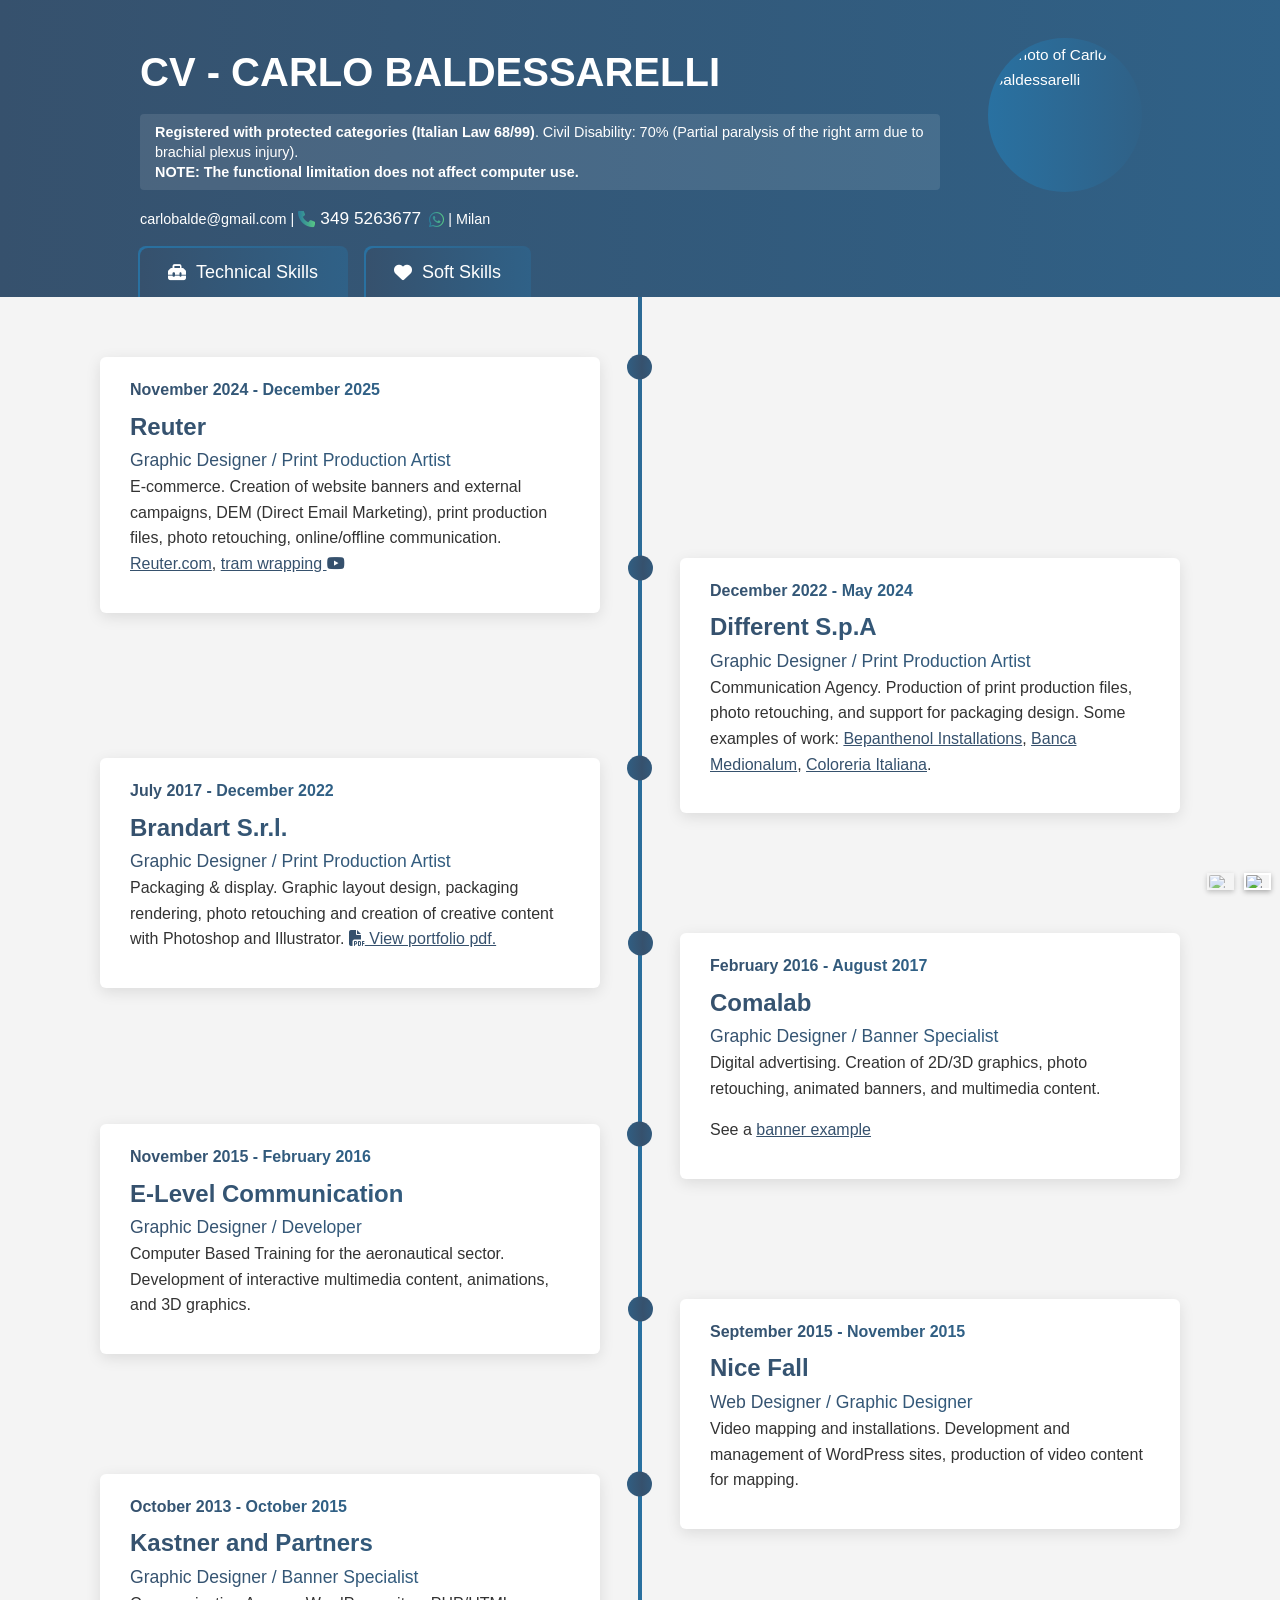
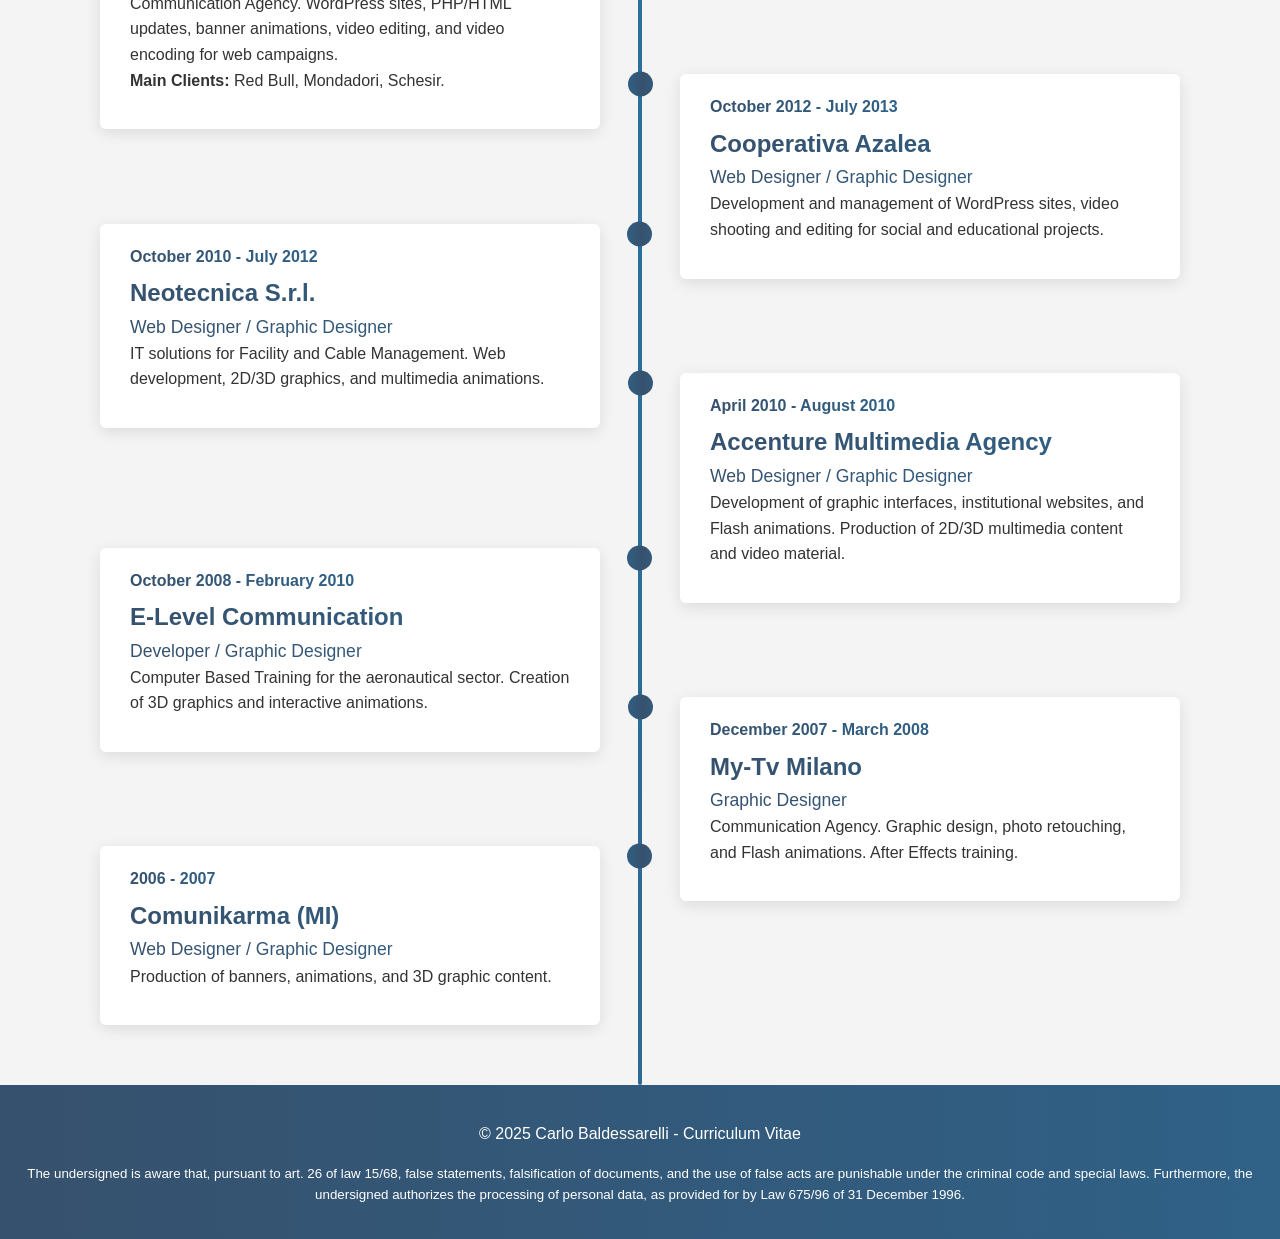
==== index_en.html @ 573e335a "Add files via upload" ====
<!DOCTYPE html>
<html lang="en">
<head>
  <meta charset="UTF-8">
  <meta name="viewport" content="width=device-width, initial-scale=1.0">
  <link rel="stylesheet" href="styles.css">
  <title>CV - Carlo Baldessarelli | Interactive Timeline</title>
  <link rel="stylesheet" href="https://cdnjs.cloudflare.com/ajax/libs/font-awesome/6.5.0/css/all.min.css">
</head>
<body>
<div id="content-wrap">
<header>
<div class="header-content-wrapper">
<div class="header-inner-content">
<div class="profile-photo-container"><img src="https://i.ibb.co/GfPbzTmX/io.jpg" alt="Photo of Carlo Baldessarelli" /></div>
<h1>CV - CARLO BALDESSARELLI</h1>
<p class="protected-status-text"><strong>Registered with protected categories (Italian Law 68/99)</strong>. Civil Disability: 70% (Partial paralysis of the right arm due to brachial plexus injury). <br /><strong>NOTE: The functional limitation does not affect computer use.</strong></p>
<div class="contact-info"><a href="mailto:carlobalde@gmail.com">carlobalde@gmail.com</a> | <span class="phone-and-whatsapp"> <a href="tel:3495263677" title="Call now"><i class="fas fa-phone"></i> 349 5263677</a> <a href="https://wa.me/393495263677" target="_blank" title="Open WhatsApp Chat" rel="noopener"> <i class="fab fa-whatsapp"></i> </a> </span> | Milan</div>
<div class="skills-toggle-container"><button class="skills-toggle" id="technical-skills-toggle" data-initial-icon="fas fa-toolbox"> <i class="fas fa-toolbox"></i> Technical Skills </button> <button class="skills-toggle" id="soft-skills-toggle" data-initial-icon="fas fa-heart"> <i class="fas fa-heart"></i> Soft Skills </button></div>
</div>
</div>
</header>
<section class="skills drawer overlay" id="technical-skills-drawer">
<div class="skills-grid">
<div class="skill-box">
<h3><i class="fas fa-paint-brush"></i> Software</h3>
<ul>
<li>Adobe Photoshop</li>
<li>Adobe Dimension</li>
<li>Adobe Illustrator</li>
<li>Adobe InDesign</li>
<li>Adobe After Effects</li>
<li>Adobe Premiere</li>
<li>Adobe Animate (ActionScript 3)</li>
<li>Cinema 4D, 3D modeling, animation, and rendering</li>
</ul>
</div>
<div class="skill-box">
<h3><i class="fas fa-box-open"></i> Packaging</h3>
<ul>
<li>Creation of print production files</li>
<li>Quoted layouts and rendering</li>
<li>Professional photo retouching</li>
<li>Presentation layout design</li>
</ul>
</div>
<div class="skill-box">
<h3><i class="fas fa-code"></i> Web and Digital</h3>
<ul>
<li>CMS — website creation and management</li>
<li>HTML / HTML5 • CSS / CSS3 • JavaScript • XML</li>
<li>Animated banners and display advertising</li>
<li>Video encoding for web campaigns</li>
</ul>
</div>
<div class="skill-box">
<h3><i class="fas fa-video"></i> Video and Media</h3>
<ul>
<li>Video shooting and editing</li>
<li>After Effects</li>
<li>Multimedia content conversion/adaptation</li>
</ul>
</div>
</div>
</section>
<section class="skills drawer overlay" id="soft-skills-drawer">
<div class="skills-grid">
<div class="skill-box">
<h3><i class="fas fa-users"></i> Relationships and Teamwork</h3>
<ul>
<li>Strong propensity for teamwork</li>
<li>Collaborative spirit</li>
<li>Integration skills (musical and sports experience)</li>
<li>Sociability and enjoyment of human contact</li>
</ul>
</div>
<div class="skill-box">
<h3><i class="fas fa-brain"></i> Mindset and Approach</h3>
<ul>
<li>Excellent Problem Solving</li>
<li>Resilience and tenacity</li>
<li>Operational adaptability</li>
<li>Patience and constancy</li>
</ul>
</div>
<div class="skill-box">
<h3><i class="fas fa-tasks"></i> Organization</h3>
<ul>
<li>Organizational management</li>
<li>Coordination of integrated communication (Web/Print)</li>
<li>Reliability in task management</li>
</ul>
</div>
<div class="skill-box">
<h3><i class="fas fa-lightbulb"></i> Creativity and Passions</h3>
<ul>
<li>3D printing, I own two printers.</li>
<li>Passion for photography and writing</li>
<li>Musical composition and percussion</li>
<li>Curiosity towards new technologies</li>
</ul>
</div>
</div>
</section>
<section class="timeline">
<div class="container left">
<div class="content"><span class="date">November 2024 - December 2025</span>
<h2>Reuter</h2>
<h3>Graphic Designer / Print Production Artist</h3>
<p>E-commerce. Creation of website banners and external campaigns, DEM (Direct Email Marketing), print production files, photo retouching, online/offline communication. <a href="https://www.reuter.com/it-it/" target="_blank" title="Reuter" rel="noopener">Reuter.com</a>, <a href="#" class="open-modal-link" data-src="https://www.youtube.com/embed/gxceekUwA-c?si=xoplO9avWzOpnVL_" data-is-youtube="true" title="Reuter Tram Wrapping">tram wrapping <i class="fab fa-youtube"></i></a></p>
</div>
</div>
<div class="container right">
<div class="content"><span class="date">December 2022 - May 2024</span>
<h2>Different S.p.A</h2>
<h3>Graphic Designer / Print Production Artist</h3>
<p>Communication Agency. Production of print production files, photo retouching, and support for packaging design. Some examples of work: <a href="https://youmark.it/ym-entertainments-and-arts/bepanthenol-tattoo-e-different-presentano-the-tattoo-wall-il-mega-tatuaggio/" target="_blank" title="Bepanthenol Installations" rel="noopener">Bepanthenol Installations</a>, <a href="https://nextdifferent.com/project/banca-mediolanum-2/" target="_blank" title="Mediolanum" rel="noopener">Banca Medionalum</a>, <a href="https://youmark.it/ym-interactive/il-programmatic-incontra-lai-nella-nuova-campagna-di-coloreria-italiana-firmata-different/" target="_blank" title="Coloreria Italiana" rel="noopener">Coloreria Italiana</a>.</p>
</div>
</div>
<div class="container left">
<div class="content"><span class="date">July 2017 - December 2022</span>
<h2>Brandart S.r.l.</h2>
<h3>Graphic Designer / Print Production Artist</h3>
<p>Packaging &amp; display. Graphic layout design, packaging rendering, photo retouching and creation of creative content with Photoshop and Illustrator. <a href="#" class="open-modal-link" data-src="https://drive.google.com/file/d/1yOJVRXTwPWvBE-OIE3M6E_clClnIgSlr/preview" title="View CV in PDF"> <i class="fas fa-file-pdf"></i> View portfolio pdf. </a></p>
</div>
</div>
<div class="container right">
<div class="content"><span class="date">February 2016 - August 2017</span>
<h2>Comalab</h2>
<h3>Graphic Designer / Banner Specialist</h3>
<p>Digital advertising. Creation of 2D/3D graphics, photo retouching, animated banners, and multimedia content.</p>
<p class="mt-2">See a <a href="#" class="open-modal-link" data-src="./300x600.html" title="View a 300x600 banner example"> banner example </a></p>
</div>
</div>
<div class="container left">
<div class="content"><span class="date">November 2015 - February 2016</span>
<h2>E-Level Communication</h2>
<h3>Graphic Designer / Developer</h3>
<p>Computer Based Training for the aeronautical sector. Development of interactive multimedia content, animations, and 3D graphics.</p>
</div>
</div>
<div class="container right">
<div class="content"><span class="date">September 2015 - November 2015</span>
<h2>Nice Fall</h2>
<h3>Web Designer / Graphic Designer</h3>
<p>Video mapping and installations. Development and management of WordPress sites, production of video content for mapping.</p>
</div>
</div>
<div class="container left">
<div class="content"><span class="date">October 2013 - October 2015</span>
<h2>Kastner and Partners</h2>
<h3>Graphic Designer / Banner Specialist</h3>
<p>Communication Agency. WordPress sites, PHP/HTML updates, banner animations, video editing, and video encoding for web campaigns. <br /><strong>Main Clients:</strong> Red Bull, Mondadori, Schesir.</p>
</div>
</div>
<div class="container right">
<div class="content"><span class="date">October 2012 - July 2013</span>
<h2>Cooperativa Azalea</h2>
<h3>Web Designer / Graphic Designer</h3>
<p>Development and management of WordPress sites, video shooting and editing for social and educational projects.</p>
</div>
</div>
<div class="container left">
<div class="content"><span class="date">October 2010 - July 2012</span>
<h2>Neotecnica S.r.l.</h2>
<h3>Web Designer / Graphic Designer</h3>
<p>IT solutions for Facility and Cable Management. Web development, 2D/3D graphics, and multimedia animations.</p>
</div>
</div>
<div class="container right">
<div class="content"><span class="date">April 2010 - August 2010</span>
<h2>Accenture Multimedia Agency</h2>
<h3>Web Designer / Graphic Designer</h3>
<p>Development of graphic interfaces, institutional websites, and Flash animations. Production of 2D/3D multimedia content and video material.</p>
</div>
</div>
<div class="container left">
<div class="content"><span class="date">October 2008 - February 2010</span>
<h2>E-Level Communication</h2>
<h3>Developer / Graphic Designer</h3>
<p>Computer Based Training for the aeronautical sector. Creation of 3D graphics and interactive animations.</p>
</div>
</div>
<div class="container right">
<div class="content"><span class="date">December 2007 - March 2008</span>
<h2>My-Tv Milano</h2>
<h3>Graphic Designer</h3>
<p>Communication Agency. Graphic design, photo retouching, and Flash animations. After Effects training.</p>
</div>
</div>
<div class="container left">
<div class="content"><span class="date">2006 - 2007</span>
<h2>Comunikarma (MI)</h2>
<h3>Web Designer / Graphic Designer</h3>
<p>Production of banners, animations, and 3D graphic content.</p>
</div>
</div>
</section>
</div>
<footer>
<p>© 2025 Carlo Baldessarelli - Curriculum Vitae</p>
<p style="font-size: smaller;">The undersigned is aware that, pursuant to art. 26 of law 15/68, false statements, falsification of documents, and the use of false acts are punishable under the criminal code and special laws. Furthermore, the undersigned authorizes the processing of personal data, as provided for by Law 675/96 of 31 December 1996.</p>
</footer>
<div class="language-flags-fixed">
  <a href="index.html" title="Italiano">
    <img src="https://flagcdn.com/w40/it.png" alt="Italiano">
  </a>
  <a href="index_en.html" title="English" class="active-lang">
    <img src="https://flagcdn.com/w40/gb.png" alt="English">
  </a>
</div>
<div id="banner-modal" class="modal-overlay">
<div class="modal-content"><button id="reload-iframe-btn" class="reload-iframe-btn" title="Reload Banner"> <i class="fas fa-sync-alt"></i> </button> <button id="close-modal-btn" class="close-modal-btn"> <i class="fas fa-times"></i> </button>
<div class="modal-iframe-container"><iframe id="banner-iframe" frameborder="0" title="Interactive Banner Example 300x600">Your browser does not support iframes.</iframe></div>
</div>
</div>
<script src="scripts.js"></script>
</body>
</html>
---- styles.css ----
html,
body,
#content-wrap, 
header,
section,
footer {
  /* Blocca l'applicazione del filtro scuro sui principali elementi del layout */
  color-scheme: light; 
}

/* Questa regola può essere necessaria per elementi specifici del testo/sfondo */
* {
  color-scheme: light;
}

:root {
  --primary-color: #36516d;
  --accent-color: #2971a1;
  --bg-color: #f4f4f4;
  --text-color: #333;
  --global-gradient-position-x: 0%;
  --global-gradient-position-y: 50%;
  --modal-gradient-position-x: 50%;
}
*,
*::before,
*::after {
  box-sizing: border-box;
}
html,
body {
  margin: 0;
  padding: 0;
  height: 100%;
}
body {
  font-family: 'Segoe UI', Verdana, Tahoma, Geneva, sans-serif;
  background-color: var(--bg-color);
  color: var(--text-color);
  line-height: 1.6;
  overflow-x: hidden;
  display: flex;
  flex-direction: column;
  min-height: 100vh;
  cursor: default;
}
#content-wrap {
  flex-grow: 1;
}
/* --- BANDIERE FISSE IN BASSO A DESTRA (SOLUZIONE DEFINITIVA ANTI-OVERFLOW) --- */
.language-flags-fixed {
  position: fixed; 
  bottom: 10px;    
  right: 10px;     /* Margine standard di 10px */
  z-index: 9999;   
  display: flex;   
  gap: 10px;       
  margin: 0;

  /* NUOVO FIX: Sposta l'elemento di 1 pixel a sinistra per prevenire l'overflow */
  margin-right: -1px; 
}

.language-flags-fixed a {
  display: block;
  width: 27px;     
  height: 17.5px;  
  opacity: 0.7;    
  transition: opacity 0.3s ease, transform 0.2s ease;
  cursor: pointer;
  box-shadow: 0 2px 5px rgba(0,0,0,0.3);
  
  /* Manteniamo il fix del bordo trasparente per prevenire lo scatto dimensionale */
  border: 2px solid transparent; 
}

.language-flags-fixed img {
  width: 100%;
  height: 100%;
  object-fit: cover;
  display: block;
  border-radius: 2px;
}

/* Effetto al passaggio del mouse */
.language-flags-fixed a:hover {
  opacity: 1;
  transform: scale(1.1); 
}

/* Stile per la lingua attiva: CAMBIA SOLO IL COLORE DEL BORDO */
.language-flags-fixed a.active-lang {
  opacity: 1;
  border-color: white; 
  cursor: default;
  pointer-events: none;
}

/* ---------------------------------------------------- */

/* --- MEDIA QUERY PER DISPOSITIVI MOBILI (Max Larghezza 768px) --- */
@media (max-width: 768px) {

  .language-flags-fixed {
    right: 5px; /* 5px dal bordo destro su mobile */
    bottom: 5px; 
    gap: 5px; 
    
    /* NUOVO FIX ANCHE SU MOBILE */
    margin-right: -1px;
  }
}
header {
  background: linear-gradient(90deg,
      var(--primary-color) 0%,
      var(--accent-color) 50%,
      var(--primary-color) 100%);
  background-size: 400% 400%;
  background-position: var(--global-gradient-position-x) 50%;
  transition: background-position 0.1s ease-out;
  color: white;
  text-align: center;
  padding: 0 20px 0px;
  position: relative;
  z-index: 100;
}
header h1 {
  margin: 0;
  font-size: 2.5em;
}
header h2 {
  margin: 5px 0 0;
  font-size: 1.2em;
  font-weight: 300;
}
.contact-info {
  margin-top: 15px;
  font-size: 0.9em;
}
.contact-info a {
  color: inherit;
  text-decoration: none;
}
.header-content-wrapper {
  display: flex;
  justify-content: center;
  width: 100%;
  padding-top: 40px;
}
.header-inner-content {
  position: relative;
  width: 100%;
  max-width: 1000px;
  text-align: left;
  padding-right: 200px;
}
.protected-status-text {
  margin: 10px 0 15px;
  padding: 8px 15px;
  background-color: rgba(255, 255, 255, 0.1);
  border-radius: 4px;
  font-size: 0.9em;
  color: #fff;
  line-height: 1.4;
  text-align: left;
}
.protected-status-text strong {
  font-weight: 700;
}
.profile-photo-container {
  position: absolute;
  top: 0;
  right: 0;
  width: 150px;
  height: 150px;
  border-radius: 50%;
  display: flex;
  justify-content: center;
  align-items: center;
  z-index: 20;
  flex-shrink: 0;
}
.profile-photo-container img {
  width: 100%;
  height: 100%;
  object-fit: cover;
  border-radius: 50%;
  display: block;
  transform: scale(0.96);
  position: relative;
  z-index: 5;
}
.profile-photo-container::before {
  content: '';
  position: absolute;
  top: -2px;
  left: -2px;
  right: -2px;
  bottom: -2px;
  border-radius: 50%;
  background: linear-gradient(90deg,
      var(--accent-color) 0%,
      var(--primary-color) 50%,
      var(--accent-color) 100%);
  background-size: 400% 400%;
  background-position: var(--global-gradient-position-x) 50%;
  transition: background-position 0.1s ease-out;
  z-index: 1;
}
.contact-info a {
  color: inherit;
  text-decoration: none;
}
.phone-and-whatsapp {
  white-space: nowrap;
  display: inline-flex;
  align-items: center;
  gap: 8px;
  font-size: 1.2em;
}
.phone-and-whatsapp a {
  display: inline-flex;
  align-items: center;
  gap: 5px;
}
.contact-info .fas,
.contact-info .fab {
  background: linear-gradient(90deg, #2A7B9B 0%, #57C785 25%, #53EDE3 50%, #57C785 75%, #2A7B9B 100%);
  background-size: 400% 400%;
  background-position: var(--global-gradient-position-x) 50%;
  transition: background-position 0.1s ease-out;
  -webkit-background-clip: text;
  background-clip: text;
  color: transparent;
}
.skills-toggle-container {
  display: flex;
  justify-content: flex-start;
  align-items: center;
  gap: 20px;
  margin: 15px auto 0;
  padding-bottom: 0px;
}
.skills-toggle::before {
  content: '';
  position: absolute;
  top: -2px;
  left: -2px;
  right: -2px;
  bottom: 0px;
  border-radius: 8px 8px 0px 0px;
  background: linear-gradient(90deg,
      var(--accent-color) 0%,
      var(--primary-color) 50%,
      var(--accent-color) 100%);
  background-size: 400% 400%;
  background-position: var(--global-gradient-position-x) 50%;
  transition: background-position 0.1s ease-out;
  z-index: -2;
}
.skills-toggle::after {
  content: '';
  position: absolute;
  top: 0;
  left: 0;
  right: 0;
  bottom: 0;
  border-radius: 8px 8px 0px 0px;
  background: linear-gradient(90deg,
      var(--primary-color) 0%,
      var(--accent-color) 50%,
      var(--primary-color) 100%);
  background-size: 400% 400%;
  background-position: var(--global-gradient-position-x) 50%;
  transition: background-position 0.1s ease-out;
  z-index: -1;
}
.skills-toggle {
  background: transparent;
  color: white;
  text-align: center;
  position: relative;
  z-index: 10;
  margin: 0;
  display: flex;
  align-items: center;
  gap: 10px;
  padding: 14px 28px;
  font-size: 18px;
  border: none;
  border-radius: 8px 8px 0px 0px;
  cursor: pointer;
  flex-shrink: 0;
}
.skills-toggle:hover {
  animation: shake 0.25s linear;
}
.skills-toggle.opened {
  background: linear-gradient(90deg,
      var(--accent-color) 0%,
      var(--primary-color) 50%,
      var(--accent-color) 100%);
  background-size: 400% 400%;
  background-position: var(--global-gradient-position-x) 50%;
  transition: background-position 0.1s ease-out;
}
.skills-toggle.rotated i {
  transform: rotate(180deg);
}
@keyframes shake {
  0%,
  100% {
    transform: translateX(0);
  }
  25% {
    transform: translateX(-1px);
  }
  50% {
    transform: translateX(1px);
  }
  75% {
    transform: translateX(-1px);
  }
}
.skills.drawer {
  max-height: 0;
  overflow: hidden;
  transition: max-height 0.7s ease;
  padding: 0 10px;
  opacity: 0;
  filter: blur(6px);
  pointer-events: none;
}
.skills.drawer.open {
  max-height: 2000px;
  padding-top: 0px;
  opacity: 1;
  filter: blur(0);
  pointer-events: auto;
  transition: max-height 0.7s ease, opacity 0.6s ease 0.1s, filter 0.6s ease 0.1s;
}
.skills.drawer.overlay {
  position: absolute;
  left: 50%;
  transform: translateX(-50%) translateY(-20px);
  width: 100%;
  z-index: 30; /* Assicura che sia sopra la timeline (che ha z-index: 1) */
  transition: max-height 0.7s ease, opacity 0.6s ease 0.1s, filter 0.6s ease 0.1s, transform 0.6s ease;
}
.skills.drawer.overlay.open {
  transform: translateX(-50%) translateY(0);
}
.skills-grid {
  padding: 30px;
  background-color: white;
  border-radius: 0px 0px 8px 8px;
  box-shadow: 0 4px 15px rgba(0, 0, 0, 0.1);
  max-width: 1200px;
  margin: 0px auto;
  display: grid;
  grid-template-columns: repeat(4, 1fr);
  gap: 30px;
}
.skill-box {
  background: none;
  padding: 0;
  box-shadow: none;
  border-right: 1px solid #eee;
}
.skills-grid .skill-box:last-child {
  border-right: none;
}
.skills-grid h3 {
  font-size: 1.3em;
  margin-top: 0;
  margin-bottom: 15px;
}
.skills-grid ul {
  list-style: none;
  padding-left: 0;
  margin: 0;
}
.skills-grid ul li {
  padding-left: 1.2em;
  position: relative;
  line-height: 1.5;
  font-size: 0.95em;
}
.skills-grid ul li::before {
  content: "•";
  position: absolute;
  left: 0;
  color: var(--accent-color);
  font-weight: bold;
}
.timeline {
  position: relative;
  max-width: 1200px;
  margin: 50px auto;
  padding: 0 20px;
  z-index: 1; /* Timeline sotto l'overlay */
  transition: filter 0.6s ease;
}
.timeline::after {
  content: '';
  position: absolute;
  width: 4px;
  background: linear-gradient(180deg,
      var(--primary-color) 0%,
      var(--accent-color) 50%,
      var(--primary-color) 100%);
  background-size: 400% 400%;
  background-position: 50% var(--global-gradient-position-y);
  transition: background-position 0.1s ease-out;
  top: -200px;
  height: calc(100% + 250px);
  left: 50%;
  margin-left: -2px;
  border-radius: 3px;
  pointer-events: none;
  z-index: 0;
}
.timeline.blur {
  filter: blur(5px); /* Sfocatura per evidenziare l'overlay */
  transition: filter 0.4s ease;
  pointer-events: none;
}
.container {
  padding: 10px 40px;
  position: relative;
  background-color: inherit;
  width: 50%;
  opacity: 0.1;
  transition: all 0.6s ease-in-out;
  min-height: 150px;
  margin-bottom: -75px;
  z-index: 1;
}
.timeline .container:last-child {
  margin-bottom: 0;
}
.left {
  left: 0;
  transform: translateX(-100px);
}
.right {
  left: 50%;
  transform: translateX(100px);
}
.container.visible {
  opacity: 1;
  transform: translateX(0);
}
.container::after {
  content: '';
  position: absolute;
  width: 25px;
  height: 25px;
  right: -12px;
  background: radial-gradient(circle at center,
      var(--accent-color) 0%,
      var(--primary-color) 50%,
      var(--accent-color) 100%);
  background-size: 400% 400%;
  background-position: var(--global-gradient-position-x) 50%;
  transition: background-position 0.1s ease-out;
  top: 20px;
  transform: translateY(-50%);
  border-radius: 50%;
  z-index: 2;
}
.right::after {
  left: -12px;
  right: auto;
}
.content {
  padding: 20px 30px;
  background-color: white;
  position: relative;
  border-radius: 6px;
  box-shadow: 0 4px 15px rgba(0, 0, 0, 0.1);
  transition: none;
  cursor: default;
  z-index: 1;
  transition: transform 0.2s ease-out;
}
.content:hover {
  transform: scale(1.05);
}
.content h2, 
.content h3,
.content .date {
  margin-top: 0;
  margin-bottom: 0;
  background: linear-gradient(90deg,
      var(--primary-color),
      var(--accent-color),
      var(--primary-color));
  background-size: 400% 400%;
  background-position: var(--global-gradient-position-x) 50%;
  transition: background-position 0.1s ease-out;
  -webkit-background-clip: text;
  background-clip: text;
  color: transparent;
}

a {
  color: var(--primary-color);
}

.content h2 {
  font-size: 1.5em;
}
.content p {
  margin-top: 0;
}
.content h3 {
  font-size: 1.1em;
  font-weight: 400;
  margin-bottom: 0px;
}
.content .date {
  font-weight: bold;
  display: inline-block;
  margin-bottom: 5px;
}
.modal-overlay {
  position: fixed;
  top: 0;
  left: 0;
  width: 100%;
  height: 100%;
  background-color: rgba(0, 0, 0, 0.7);
  display: none;
  justify-content: center;
  align-items: center;
  z-index: 1000;
  opacity: 0;
  transition: opacity 0.3s ease;
}
.modal-overlay.open {
  display: flex;
  opacity: 1;
}
.modal-content {
  position: relative;
  padding: 0px;
  background: linear-gradient(90deg,
      var(--primary-color) 0%,
      var(--accent-color) 50%,
      var(--primary-color) 100%);
  background-size: 400% 400%;
  background-position: var(--modal-gradient-position-x) 50%;
  transition: background-position 0.1s ease-out;
  border-radius: 8px;
  box-shadow: 0 10px 30px rgba(0, 0, 0, 0.5);
  transform: scale(0.8);
  transition: transform 0.3s ease;
  width: 90vw;
  height: 90vh;
  max-width: none;
  max-height: none;
  overflow: visible;
}
.modal-overlay.open .modal-content {
  transform: scale(1);
}
.modal-iframe-container {
  width: 100%;
  height: 100%;
  display: flex;
  justify-content: center;
  align-items: center;
  padding: 30px;
}
.modal-iframe-container iframe {
  display: block;
  border-radius: 4px;
  box-shadow: 0 2px 10px rgba(0, 0, 0, 0.3);
  max-width: 100%;
  max-height: 100%;
}
.modal-iframe-container iframe.centered {
  width: 300px;
  height: 600px;
}
.modal-iframe-container iframe.fullsize {
  width: 100%;
  height: 100%;
}
.reload-iframe-btn {
  position: absolute;
  top: -15px;
  left: -15px;
  width: 35px;
  height: 35px;
  border-radius: 50%;
  background: var(--primary-color);
  color: white;
  border: 0px;
  font-size: 1.2em;
  cursor: pointer;
  display: flex;
  justify-content: center;
  align-items: center;
  z-index: 1001;
  transition: background-color 0.2s, transform 0.2s;
}
.reload-iframe-btn:hover {
  transform: rotate(180deg);
}

@media screen and (max-width: 600px) {
  .skills-grid {
    grid-template-columns: 1fr;
    padding: 20px;
  }
  .skills-grid .skill-box {
    border-right: none;
    margin-bottom: 20px;
  }
  .skills-grid .skill-box:last-child {
    margin-bottom: 0;
  }
}

@media screen and (max-width: 600px) {
  .close-modal-btn {
    right: 10px;
    top: 10px;
  }
  .reload-iframe-btn {
    left: -15px;
    top: -15px;
    width: 35px;
    height: 35px;
    font-size: 16px;
  }
}
.close-modal-btn {
  position: absolute;
  top: -15px;
  right: -15px;
  width: 35px;
  height: 35px;
  border-radius: 50%;
  background: var(--primary-color);
  color: white;
  border: 0px;
  font-size: 1.2em;
  cursor: pointer;
  display: flex;
  justify-content: center;
  align-items: center;
  z-index: 1001;
  transition: background-color 0.2s, transform 0.2s;
}
.close-modal-btn:hover {
  color: #e55;
  transform: rotate(90deg);
}
footer {
  background: linear-gradient(90deg,
      var(--primary-color) 0%,
      var(--accent-color) 50%,
      var(--primary-color) 100%);
  background-size: 400% 400%;
  background-position: var(--global-gradient-position-x) 50%;
  transition: background-position 0.1s ease-out;
  text-align: center;
  padding: 20px;
  color: white;
  position: relative;
  z-index: 100;
  margin-top: auto;
}
@media screen and (max-width: 992px) {
  .skills-grid {
    grid-template-columns: repeat(1, 1fr);
    gap: 20px;
  }
  .skills-grid .skill-box {
    border-right: none;
  }
  .skills-grid .skill-box:nth-child(2n) {
    border-right: none;
  }
}
@media screen and (max-width: 768px) {
  .header-content-wrapper {
    display: block;
    padding-top: 20px;
    padding-left: 20px;
    padding-right: 20px;
  }
  .header-inner-content {
    min-height: 100px;
    padding-right: 0;
  }
  .profile-photo-container {
    width: 85px;
    height: 85px;
    z-index: 20;
  }
  header h1 {
    font-size: 2em;
    padding-right: 100px;
    text-align: left;
    margin-bottom: 15px;
    line-height: 1.2;
  }
  header h2 {
    padding-right: 100px;
    text-align: left;
  }
  .protected-status-text {
    width: 100%;
    box-sizing: border-box;
    margin-top: 15px;
  }
  .contact-info {
    padding-right: 0;
  }
  .skills-toggle-container {
    width: 100%;
    margin-top: 20px;
    display: flex;
    flex-direction: row;
    justify-content: space-between;
    align-items: stretch;
    gap: 8px;
  }
  .skills-toggle {
    flex: 1;
    width: auto;
    min-width: 0;
    padding: 10px 4px;
    font-size: 14px;
    line-height: 1.2;
    white-space: normal;
    display: flex;
    justify-content: center;
    align-items: center;
    text-align: center;
  }
  .skills-toggle i {
    font-size: 14px;
  }
  .timeline::after {
    left: 31px;
    background-position: 50% var(--global-gradient-position-y);
  }
  .container {
    width: 100%;
    padding: 10px 25px 10px 70px;
    margin-bottom: 20px;
  }
  .timeline .container:last-child {
    margin-bottom: 0;
  }
  .container.left,
  .container.right {
    left: 0;
    transform: translateX(0);
  }
  .container.left::after,
  .container.right::after {
    left: -1px;
    right: auto;
    z-index: 2;
    top: 20px;
  }
}

/* --- STILI AGGIUNTIVI PER YOUTUBE (MODAL) --- */

/* La dimensione massima del modal-content è ora controllata dal youtube-mode */
.modal-overlay.youtube-mode .modal-content {
    max-width: 900px; /* Imposta una larghezza maggiore per il video */
    width: 90%;
    max-height: 80vh;
    padding: 10px; /* Riduci l'imbottitura per massimizzare lo spazio video */
    overflow: visible;
    height: auto;
}

/* Container Responsivo per Video 16:9 */
.modal-overlay.youtube-mode .modal-iframe-container {
    position: relative;
    width: 100%;
    /* Rapporto 16:9 (9 / 16 * 100 = 56.25%) */
    padding-bottom: 56.25%; 
    padding-top: 0;
    padding-left: 0;
    padding-right: 0;
    height: 0;
    overflow: visible;
    background: #000; /* Sfondo nero per i video */
    display: block; /* Override flex display */
}

/* L'iframe viene posizionato all'interno del container 16:9 */
.modal-overlay.youtube-mode #banner-iframe {
    position: absolute;
    top: 0;
    left: 0;
    width: 100%;
    height: 100%;
    border: none;
    background-color: #000;
    box-shadow: none;
}

/* Media Query per schermi più piccoli: usa una dimensione leggermente ridotta */
@media (max-width: 768px) {
    .modal-overlay.youtube-mode .modal-content {
        max-width: 95%; 
    }
}
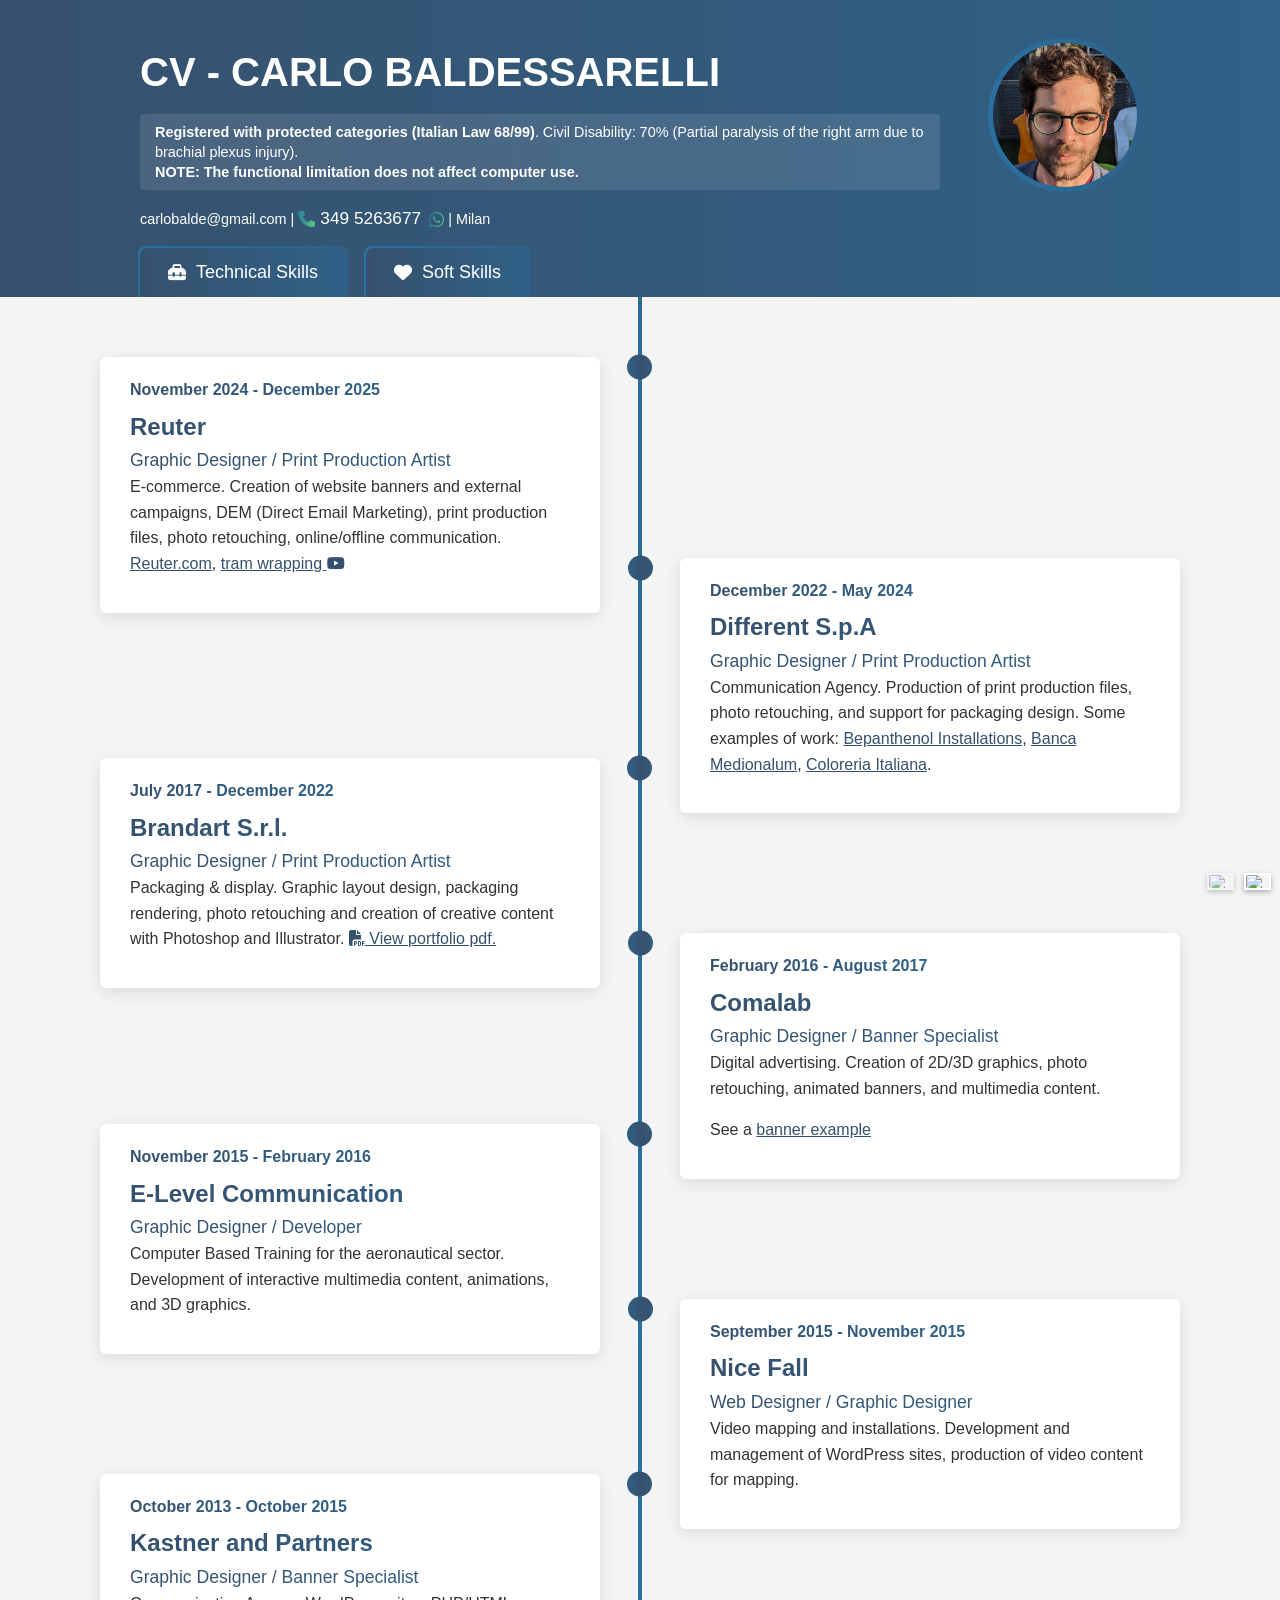
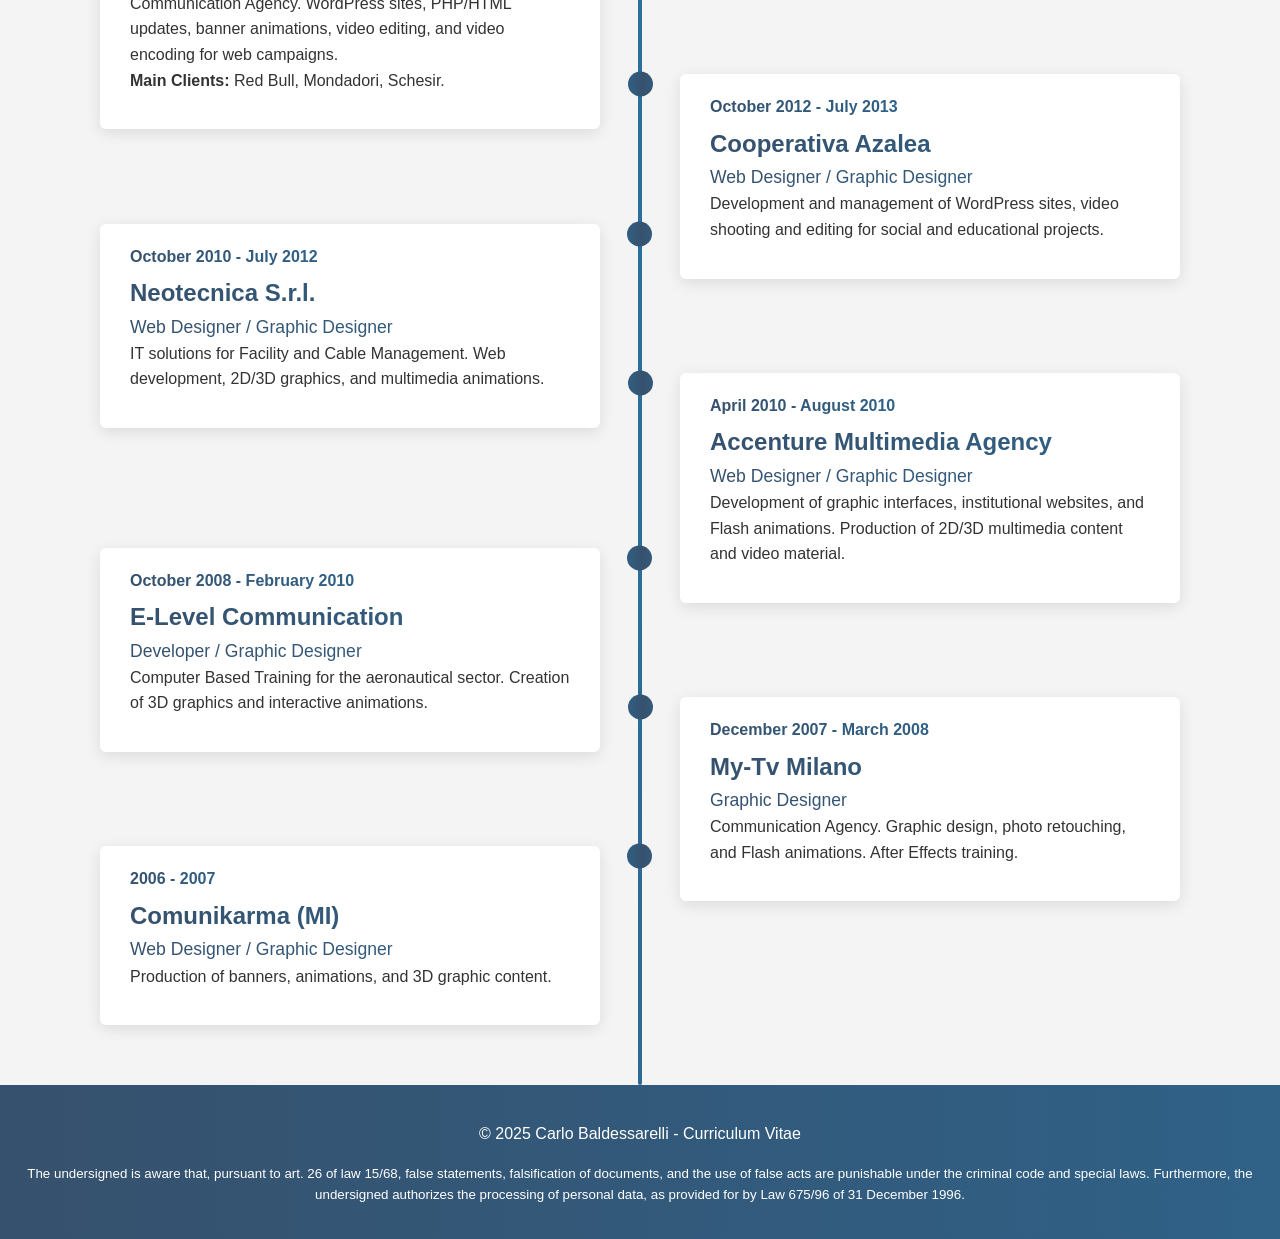
==== commit b0b48c24: "Update index_en.html" ====
--- a/index_en.html
+++ b/index_en.html
@@ -12,7 +12,7 @@
 <header>
 <div class="header-content-wrapper">
 <div class="header-inner-content">
-<div class="profile-photo-container"><img src="https://i.ibb.co/GfPbzTmX/io.jpg" alt="Photo of Carlo Baldessarelli" /></div>
+<div class="profile-photo-container"><img src="io.jpg" alt="Photo of Carlo Baldessarelli" /></div>
 <h1>CV - CARLO BALDESSARELLI</h1>
 <p class="protected-status-text"><strong>Registered with protected categories (Italian Law 68/99)</strong>. Civil Disability: 70% (Partial paralysis of the right arm due to brachial plexus injury). <br /><strong>NOTE: The functional limitation does not affect computer use.</strong></p>
 <div class="contact-info"><a href="mailto:carlobalde@gmail.com">carlobalde@gmail.com</a> | <span class="phone-and-whatsapp"> <a href="tel:3495263677" title="Call now"><i class="fas fa-phone"></i> 349 5263677</a> <a href="https://wa.me/393495263677" target="_blank" title="Open WhatsApp Chat" rel="noopener"> <i class="fab fa-whatsapp"></i> </a> </span> | Milan</div>
@@ -216,4 +216,4 @@
 </div>
 <script src="scripts.js"></script>
 </body>
-</html>+</html>
